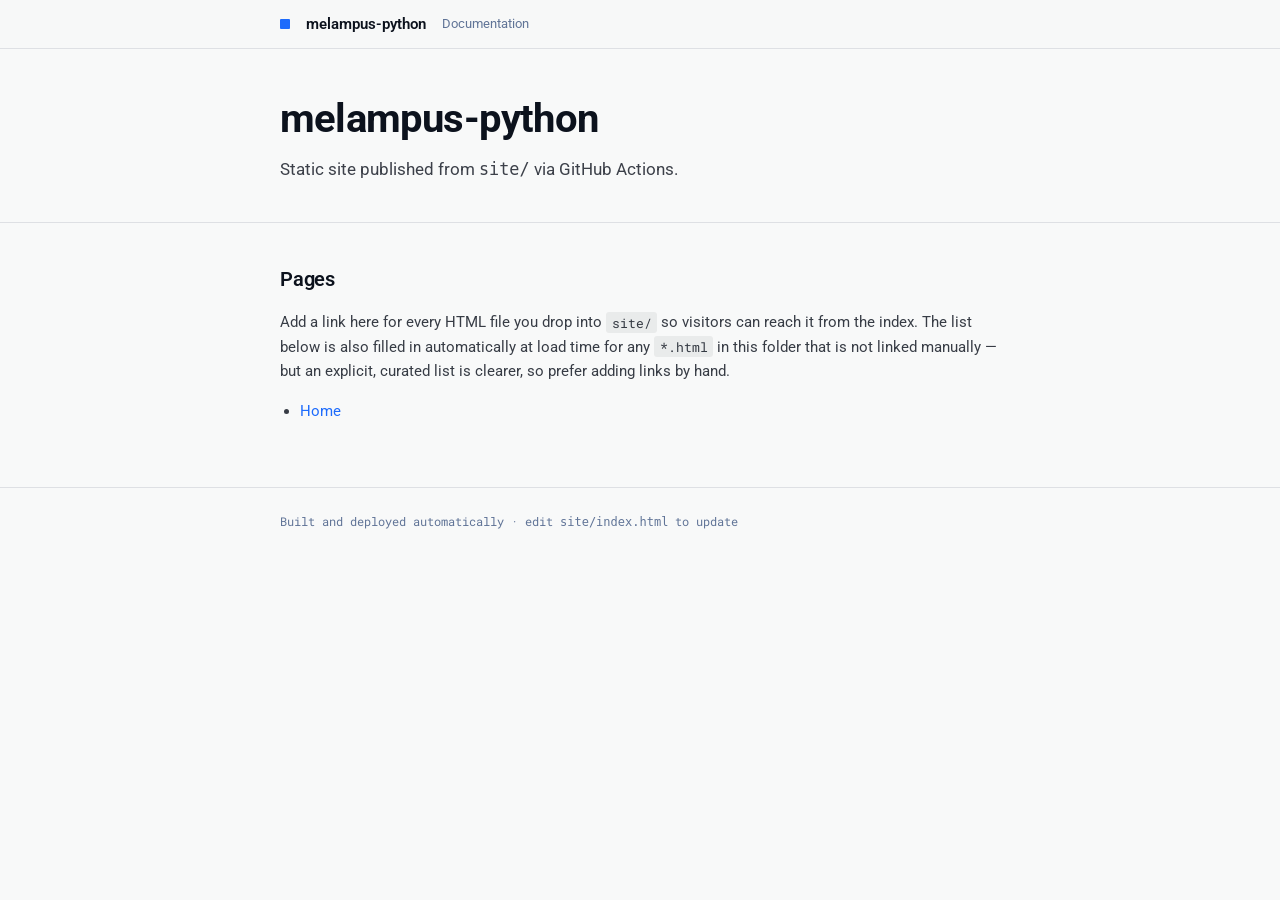
==== site/index.html @ 6c53678e "chore: harden repo to team standard (codeowners, pr template, pages)" ====
<!DOCTYPE html>
<html lang="en">
  <head>
    <meta charset="utf-8" />
    <meta name="viewport" content="width=device-width, initial-scale=1" />
    <title>melampus-python</title>
    <link rel="preconnect" href="https://fonts.googleapis.com" />
    <link rel="preconnect" href="https://fonts.gstatic.com" crossorigin />
    <link
      href="https://fonts.googleapis.com/css2?family=Roboto:wght@400;500;700&family=Roboto+Mono:wght@400;500&display=swap"
      rel="stylesheet"
    />
    <link rel="stylesheet" href="./brand.css" />
    <link rel="stylesheet" href="./site-hub.css" />
  </head>
  <body>
    <header class="site-header">
      <div class="site-header__inner">
        <div class="site-mark" aria-hidden="true"></div>
        <span class="site-title font-head">melampus-python</span>
        <span class="site-kicker">Documentation</span>
      </div>
    </header>

    <section class="hero">
      <div class="hero__inner">
        <h1 class="font-head">melampus-python</h1>
        <p class="hero__lede">
          Static site published from <code>site/</code> via GitHub Actions.
        </p>
      </div>
    </section>

    <main class="guide">
      <h2 class="font-head">Pages</h2>
      <p>
        Add a link here for every HTML file you drop into <code>site/</code> so
        visitors can reach it from the index. The list below is also filled in
        automatically at load time for any <code>*.html</code> in this folder
        that is not linked manually — but an explicit, curated list is clearer,
        so prefer adding links by hand.
      </p>
      <ul id="nav">
        <li><a href="./index.html">Home</a></li>
      </ul>
    </main>

    <footer class="site-footer">
      <div class="site-footer__inner">
        Built and deployed automatically · edit <code>site/index.html</code> to update
      </div>
    </footer>
  </body>
</html>
---- site/brand.css ----
/*
 * OPSWAT brand tokens for GitHub Pages site/ content.
 * Source: https://www.opswat.com/brand/colors · https://www.opswat.com/brand/fonts
 *
 * Typography: Simplon Norm is the brand primary; Roboto is the approved fallback
 * when Simplon is unavailable (e.g. GitHub Pages). Roboto Mono for labels/code.
 *
 * Color usage: reserve Blue 700 for actions and links; do not use action or accent
 * hues for headlines. Accents should stay under ~5% of any layout.
 */

:root {
  /* Neutral */
  --neutral-1200: #0c121d;
  --neutral-1100: #141b27;
  --neutral-1000: #172234;
  --neutral-900: #24324b;
  --neutral-800: #344565;
  --neutral-700: #475b81;
  --neutral-600: #607497;
  --neutral-500: #a9b2c4;
  --neutral-400: #c7ccd5;
  --neutral-300: #dee0e4;
  --neutral-200: #ebecee;
  --neutral-100: #f8f9f9;
  --white: #ffffff;
  --black: #000000;

  /* Blue — action & links */
  --blue-900: #123d8b;
  --blue-800: #1854c3;
  --blue-700: #1d6bfc;
  --blue-600: #357bfc;
  --blue-500: #5690fd;
  --blue-100: #e8f0ff;
  --navy-1000: #0d2654;

  /* Accents — sparing use */
  --teal-900: #018288;
  --teal-100: #e8feff;
  --green-900: #009165;
  --green-100: #dffff5;
  --orange-700: #ff6b00;
  --orange-100: #ffebde;

  /* Semantic aliases (used by page styles) */
  --paper: var(--neutral-100);
  --ink: var(--neutral-1200);
  --mid: var(--neutral-600);
  --line: var(--neutral-300);
  --action: var(--blue-700);
  --action-strong: var(--blue-800);
  --action-soft: var(--blue-100);
  --headline-accent: var(--navy-1000);
  --blue: var(--blue-800);
  --green: var(--green-900);
  --green-text: var(--green-900);
  --orange: var(--orange-700);

  --font-body: Roboto, Arial, sans-serif;
  --font-head: Roboto, Arial, sans-serif;
  --font-mono: "Roboto Mono", ui-monospace, monospace;
}

*,
*::before,
*::after {
  box-sizing: border-box;
}

html,
body {
  margin: 0;
  background: var(--paper);
  color: var(--ink);
  font-family: var(--font-body);
  -webkit-font-smoothing: antialiased;
  line-height: 1.6;
}

.font-head {
  font-family: var(--font-head);
}

.font-mono {
  font-family: var(--font-mono);
}

::selection {
  background: var(--blue-100);
}

a {
  color: inherit;
}
---- site/site-hub.css ----
/* Hub layout for site/index.html — pairs with brand.css (OPSWAT tokens). */

.site-header {
  border-bottom: 1px solid var(--line);
  background: rgba(248, 249, 249, 0.92);
}

.site-header__inner,
.hero__inner,
.guide,
.site-footer__inner {
  max-width: 48rem;
  margin: 0 auto;
  padding-left: 1.5rem;
  padding-right: 1.5rem;
}

.site-header__inner {
  display: flex;
  align-items: center;
  gap: 1rem;
  padding-top: 0.75rem;
  padding-bottom: 0.75rem;
}

.site-mark {
  width: 0.625rem;
  height: 0.625rem;
  background: var(--action);
  border-radius: 1px;
  flex-shrink: 0;
}

.site-title {
  font-size: 0.9375rem;
  font-weight: 600;
}

.site-kicker {
  font-size: 0.8125rem;
  color: var(--mid);
}

.hero {
  border-bottom: 1px solid var(--line);
}

.hero__inner {
  padding-top: 3rem;
  padding-bottom: 2.5rem;
}

.hero h1 {
  margin: 0;
  font-size: clamp(1.75rem, 4vw, 2.5rem);
  line-height: 1.08;
  letter-spacing: -0.02em;
  font-weight: 700;
}

.hero__lede {
  margin: 1rem 0 0;
  font-size: 1.05rem;
  line-height: 1.55;
  color: rgba(12, 18, 29, 0.8);
}

.guide {
  padding-top: 2.5rem;
  padding-bottom: 3rem;
}

.guide h2 {
  margin: 2rem 0 0.75rem;
  font-size: 1.25rem;
  font-weight: 600;
  letter-spacing: -0.01em;
}

.guide h2:first-child {
  margin-top: 0;
}

.guide p,
.guide li {
  color: rgba(12, 18, 29, 0.82);
  font-size: 0.95rem;
}

.guide ul {
  margin: 0 0 1rem;
  padding-left: 1.25rem;
}

.guide li {
  margin-bottom: 0.35rem;
}

.guide a {
  color: var(--action);
  text-decoration: none;
}

.guide a:hover {
  text-decoration: underline;
}

.guide code {
  font-family: var(--font-mono);
  font-size: 0.875em;
  background: rgba(12, 18, 29, 0.06);
  padding: 0.1rem 0.35rem;
  border-radius: 3px;
}

.site-footer {
  border-top: 1px solid var(--line);
  padding: 1.5rem 0 2.5rem;
}

.site-footer__inner {
  font-family: var(--font-mono);
  font-size: 0.75rem;
  color: var(--mid);
}
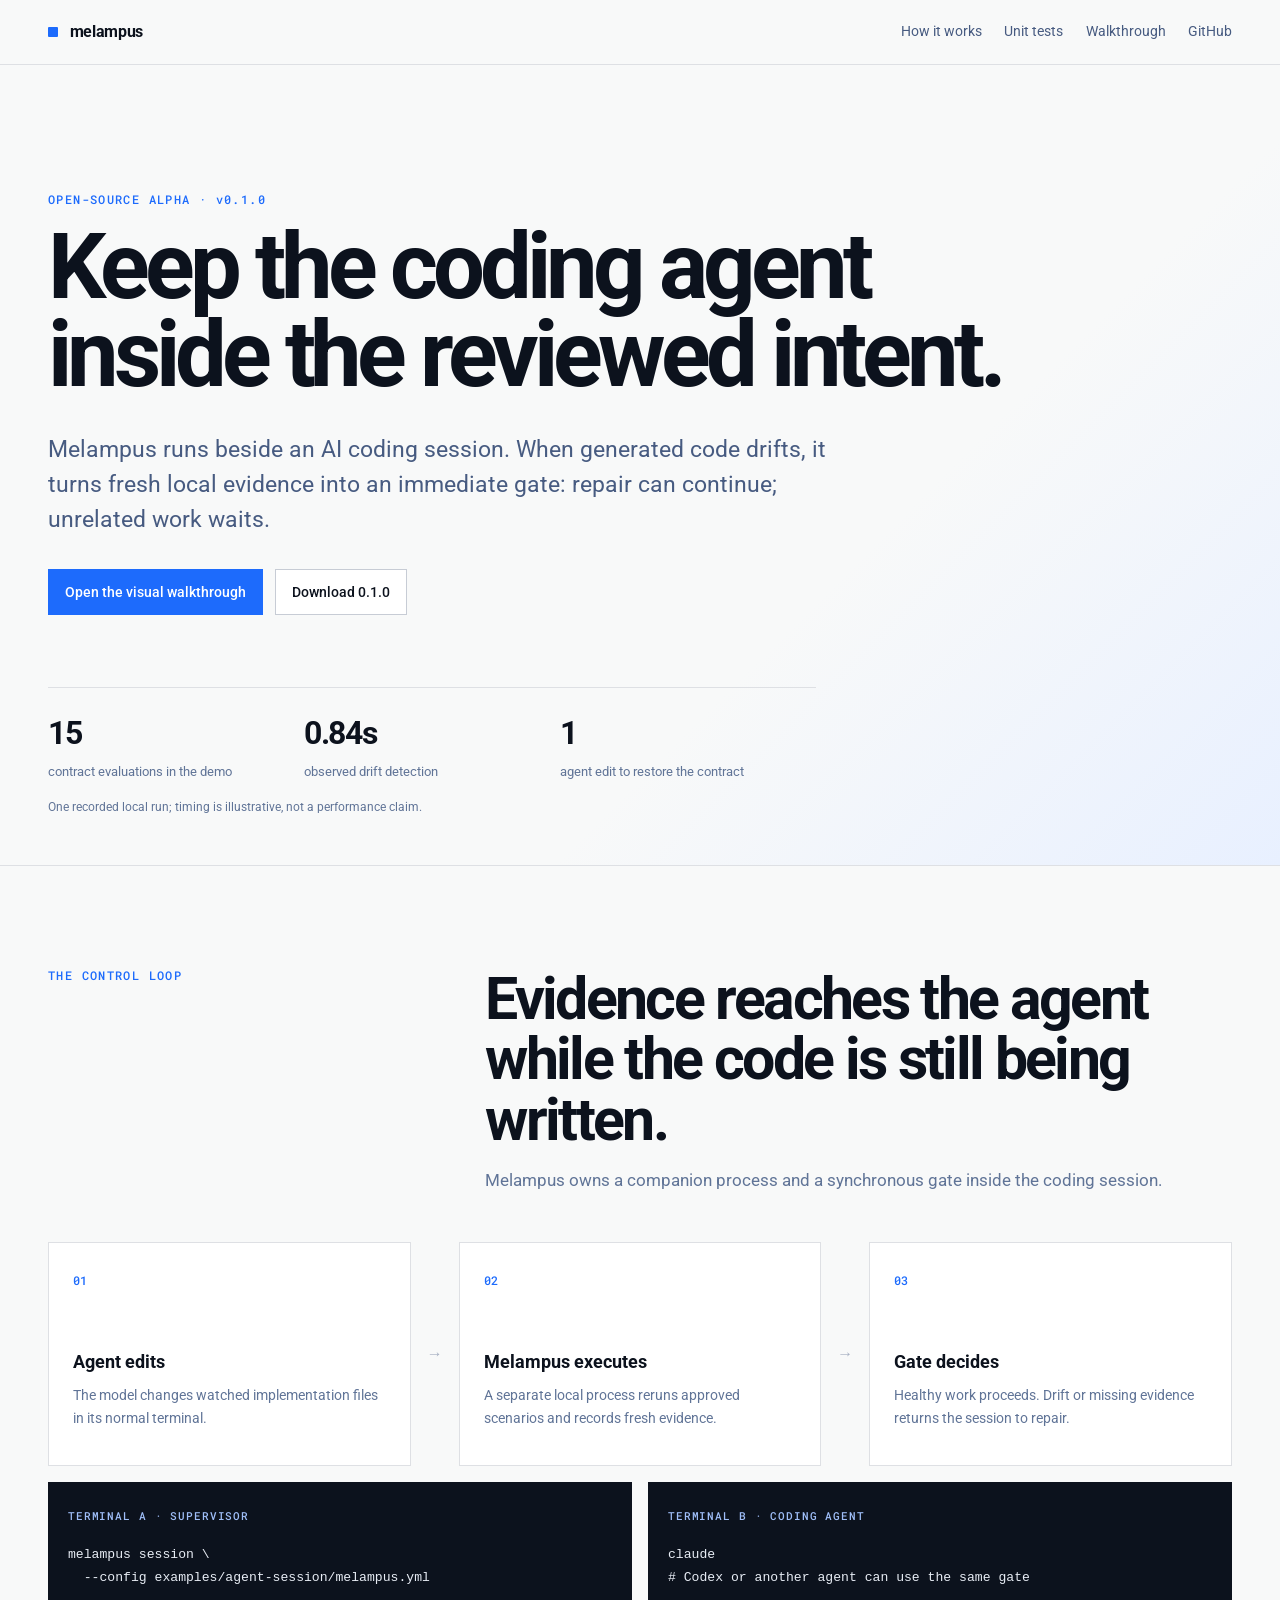
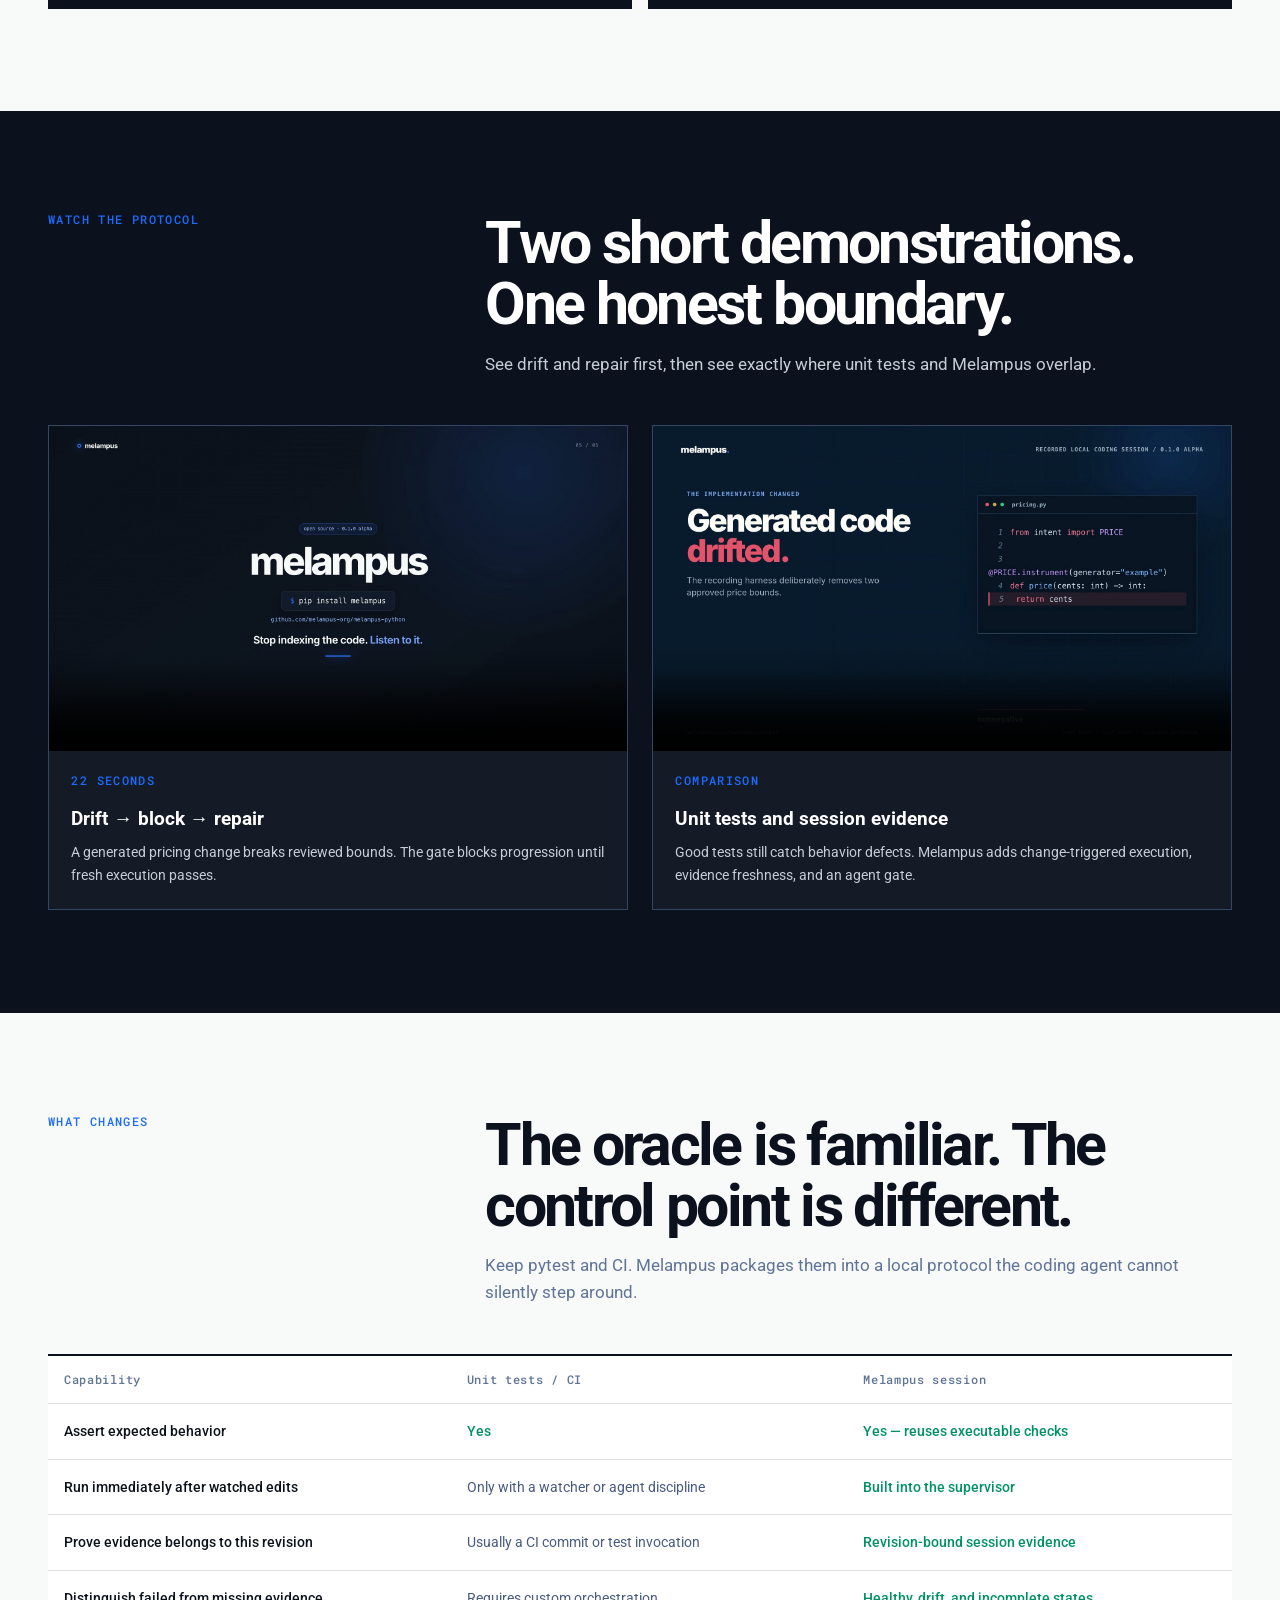
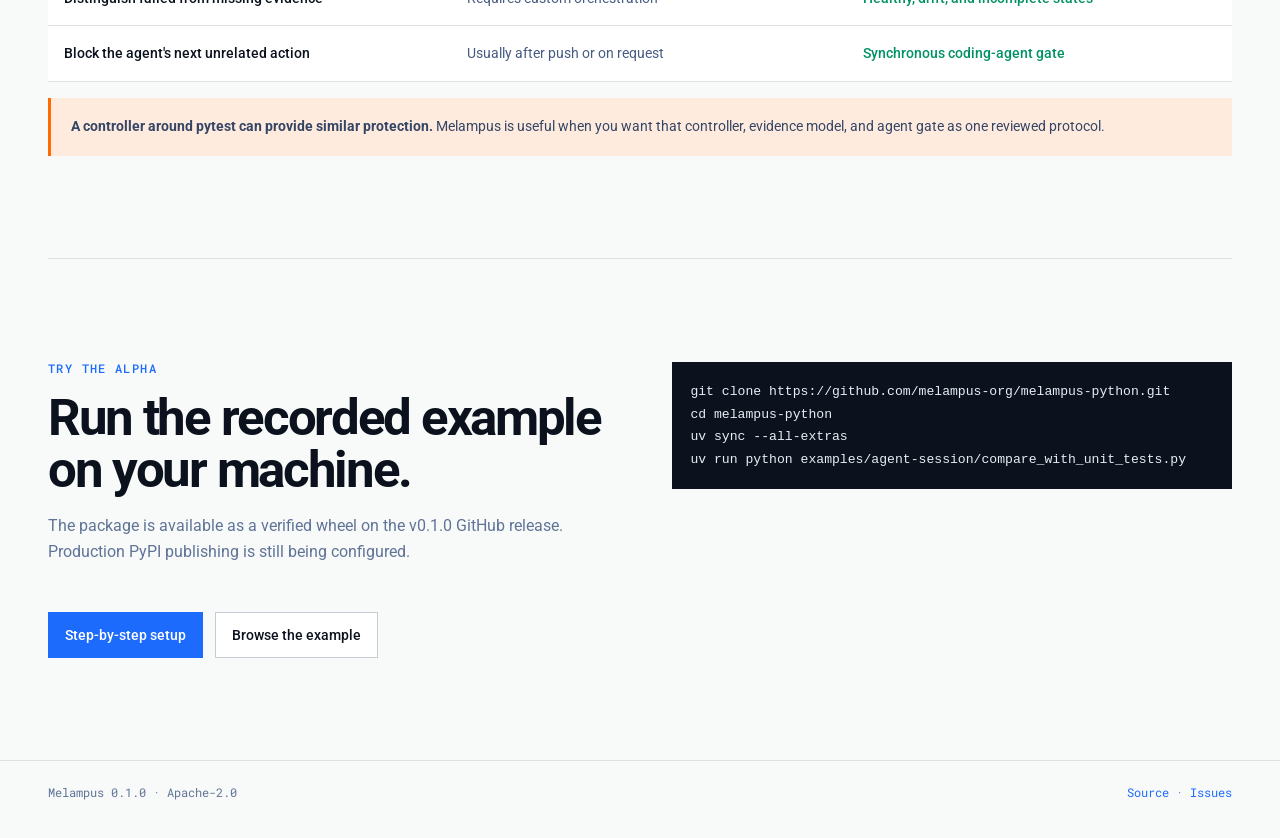
==== commit 0cd3bfe2: "docs: publish 0.1.0 walkthrough and demo videos" ====
--- a/site/index.html
+++ b/site/index.html
@@ -3,51 +3,136 @@
   <head>
     <meta charset="utf-8" />
     <meta name="viewport" content="width=device-width, initial-scale=1" />
-    <title>melampus-python</title>
+    <meta name="description" content="Melampus keeps AI coding sessions aligned with reviewed intent and fresh local execution evidence." />
+    <title>Melampus 0.1.0 — keep coding agents aligned</title>
     <link rel="preconnect" href="https://fonts.googleapis.com" />
     <link rel="preconnect" href="https://fonts.gstatic.com" crossorigin />
-    <link
-      href="https://fonts.googleapis.com/css2?family=Roboto:wght@400;500;700&family=Roboto+Mono:wght@400;500&display=swap"
-      rel="stylesheet"
-    />
+    <link href="https://fonts.googleapis.com/css2?family=Roboto:wght@400;500;700&family=Roboto+Mono:wght@400;500&display=swap" rel="stylesheet" />
     <link rel="stylesheet" href="./brand.css" />
     <link rel="stylesheet" href="./site-hub.css" />
   </head>
   <body>
     <header class="site-header">
       <div class="site-header__inner">
-        <div class="site-mark" aria-hidden="true"></div>
-        <span class="site-title font-head">melampus-python</span>
-        <span class="site-kicker">Documentation</span>
+        <a class="wordmark" href="#top"><span class="site-mark" aria-hidden="true"></span>melampus</a>
+        <nav aria-label="Primary navigation">
+          <a href="#how">How it works</a>
+          <a href="#compare">Unit tests</a>
+          <a href="./walkthrough/">Walkthrough</a>
+          <a href="https://github.com/melampus-org/melampus-python">GitHub</a>
+        </nav>
       </div>
     </header>
 
-    <section class="hero">
-      <div class="hero__inner">
-        <h1 class="font-head">melampus-python</h1>
-        <p class="hero__lede">
-          Static site published from <code>site/</code> via GitHub Actions.
-        </p>
-      </div>
-    </section>
+    <main id="top">
+      <section class="hero">
+        <div class="hero__inner">
+          <p class="eyebrow">OPEN-SOURCE ALPHA · v0.1.0</p>
+          <h1>Keep the coding agent<br />inside the reviewed intent.</h1>
+          <p class="hero__lede">
+            Melampus runs beside an AI coding session. When generated code drifts, it turns
+            fresh local evidence into an immediate gate: repair can continue; unrelated work waits.
+          </p>
+          <div class="hero__actions">
+            <a class="button button--primary" href="./walkthrough/">Open the visual walkthrough</a>
+            <a class="button" href="https://github.com/melampus-org/melampus-python/releases/tag/v0.1.0">Download 0.1.0</a>
+          </div>
+          <dl class="hero__facts">
+            <div><dt>15</dt><dd>contract evaluations in the demo</dd></div>
+            <div><dt>0.84s</dt><dd>observed drift detection</dd></div>
+            <div><dt>1</dt><dd>agent edit to restore the contract</dd></div>
+          </dl>
+          <p class="disclaimer">One recorded local run; timing is illustrative, not a performance claim.</p>
+        </div>
+      </section>
 
-    <main class="guide">
-      <h2 class="font-head">Pages</h2>
-      <p>
-        Add a link here for every HTML file you drop into <code>site/</code> so
-        visitors can reach it from the index. The list below is also filled in
-        automatically at load time for any <code>*.html</code> in this folder
-        that is not linked manually — but an explicit, curated list is clearer,
-        so prefer adding links by hand.
-      </p>
-      <ul id="nav">
-        <li><a href="./index.html">Home</a></li>
-      </ul>
+      <section class="section" id="how">
+        <div class="section-head">
+          <p class="eyebrow">THE CONTROL LOOP</p>
+          <h2>Evidence reaches the agent while the code is still being written.</h2>
+          <p>Melampus owns a companion process and a synchronous gate inside the coding session.</p>
+        </div>
+        <div class="flow" aria-label="Coding agent control loop">
+          <article><span>01</span><h3>Agent edits</h3><p>The model changes watched implementation files in its normal terminal.</p></article>
+          <div class="flow__arrow" aria-hidden="true">→</div>
+          <article><span>02</span><h3>Melampus executes</h3><p>A separate local process reruns approved scenarios and records fresh evidence.</p></article>
+          <div class="flow__arrow" aria-hidden="true">→</div>
+          <article><span>03</span><h3>Gate decides</h3><p>Healthy work proceeds. Drift or missing evidence returns the session to repair.</p></article>
+        </div>
+        <div class="terminal-pair">
+          <div><span>TERMINAL A · SUPERVISOR</span><pre><code>melampus session \
+  --config examples/agent-session/melampus.yml</code></pre></div>
+          <div><span>TERMINAL B · CODING AGENT</span><pre><code>claude
+# Codex or another agent can use the same gate</code></pre></div>
+        </div>
+      </section>
+
+      <section class="section section--ink" id="videos">
+        <div class="section-head">
+          <p class="eyebrow">WATCH THE PROTOCOL</p>
+          <h2>Two short demonstrations. One honest boundary.</h2>
+          <p>See drift and repair first, then see exactly where unit tests and Melampus overlap.</p>
+        </div>
+        <div class="video-grid">
+          <article class="video-card">
+            <video controls preload="metadata" poster="./media/agent-session-demo.jpg">
+              <source src="./media/agent-session-demo.mp4" type="video/mp4" />
+              Your browser does not support MP4 video.
+            </video>
+            <div><p class="eyebrow">22 SECONDS</p><h3>Drift → block → repair</h3><p>A generated pricing change breaks reviewed bounds. The gate blocks progression until fresh execution passes.</p></div>
+          </article>
+          <article class="video-card">
+            <video controls preload="metadata" poster="./media/unit-test-comparison.jpg">
+              <source src="./media/unit-test-comparison.mp4" type="video/mp4" />
+              Your browser does not support MP4 video.
+            </video>
+            <div><p class="eyebrow">COMPARISON</p><h3>Unit tests and session evidence</h3><p>Good tests still catch behavior defects. Melampus adds change-triggered execution, evidence freshness, and an agent gate.</p></div>
+          </article>
+        </div>
+      </section>
+
+      <section class="section" id="compare">
+        <div class="section-head">
+          <p class="eyebrow">WHAT CHANGES</p>
+          <h2>The oracle is familiar. The control point is different.</h2>
+          <p>Keep pytest and CI. Melampus packages them into a local protocol the coding agent cannot silently step around.</p>
+        </div>
+        <div class="table-wrap">
+          <table>
+            <thead><tr><th>Capability</th><th>Unit tests / CI</th><th>Melampus session</th></tr></thead>
+            <tbody>
+              <tr><th>Assert expected behavior</th><td class="yes">Yes</td><td class="yes">Yes — reuses executable checks</td></tr>
+              <tr><th>Run immediately after watched edits</th><td>Only with a watcher or agent discipline</td><td class="yes">Built into the supervisor</td></tr>
+              <tr><th>Prove evidence belongs to this revision</th><td>Usually a CI commit or test invocation</td><td class="yes">Revision-bound session evidence</td></tr>
+              <tr><th>Distinguish failed from missing evidence</th><td>Requires custom orchestration</td><td class="yes">Healthy, drift, and incomplete states</td></tr>
+              <tr><th>Block the agent's next unrelated action</th><td>Usually after push or on request</td><td class="yes">Synchronous coding-agent gate</td></tr>
+            </tbody>
+          </table>
+        </div>
+        <aside class="truth-note"><strong>A controller around pytest can provide similar protection.</strong> Melampus is useful when you want that controller, evidence model, and agent gate as one reviewed protocol.</aside>
+      </section>
+
+      <section class="section section--cta" id="try">
+        <div>
+          <p class="eyebrow">TRY THE ALPHA</p>
+          <h2>Run the recorded example on your machine.</h2>
+          <p>The package is available as a verified wheel on the v0.1.0 GitHub release. Production PyPI publishing is still being configured.</p>
+        </div>
+        <pre><code>git clone https://github.com/melampus-org/melampus-python.git
+cd melampus-python
+uv sync --all-extras
+uv run python examples/agent-session/compare_with_unit_tests.py</code></pre>
+        <div class="hero__actions">
+          <a class="button button--primary" href="./walkthrough/#try">Step-by-step setup</a>
+          <a class="button" href="https://github.com/melampus-org/melampus-python/tree/main/examples/agent-session">Browse the example</a>
+        </div>
+      </section>
     </main>
 
     <footer class="site-footer">
       <div class="site-footer__inner">
-        Built and deployed automatically · edit <code>site/index.html</code> to update
+        <span>Melampus 0.1.0 · Apache-2.0</span>
+        <span><a href="https://github.com/melampus-org/melampus-python">Source</a> · <a href="https://github.com/melampus-org/melampus-python/issues">Issues</a></span>
       </div>
     </footer>
   </body>
--- a/site/site-hub.css
+++ b/site/site-hub.css
@@ -1,125 +1,85 @@
-/* Hub layout for site/index.html — pairs with brand.css (OPSWAT tokens). */
+:root { --max: 74rem; }
+html { scroll-behavior: smooth; }
+body { background: #f8f9f9; }
 
-.site-header {
-  border-bottom: 1px solid var(--line);
-  background: rgba(248, 249, 249, 0.92);
+.site-header { position: sticky; top: 0; z-index: 10; border-bottom: 1px solid var(--line); background: rgba(248, 249, 249, 0.94); backdrop-filter: blur(12px); }
+.site-header__inner, .hero__inner, .section, .site-footer__inner { width: min(var(--max), calc(100% - 3rem)); margin: 0 auto; }
+.site-header__inner { min-height: 4rem; display: flex; align-items: center; justify-content: space-between; gap: 2rem; }
+.wordmark { display: flex; align-items: center; gap: .7rem; font-weight: 700; text-decoration: none; letter-spacing: -.02em; }
+.site-mark { width: .65rem; height: .65rem; background: var(--action); border-radius: 1px; }
+nav { display: flex; gap: 1.4rem; font-size: .85rem; }
+nav a { color: var(--neutral-700); text-decoration: none; }
+nav a:hover { color: var(--action); }
+
+.hero { border-bottom: 1px solid var(--line); background: linear-gradient(135deg, #f8f9f9 65%, #e8f0ff); }
+.hero__inner { padding: clamp(5rem, 10vw, 8rem) 0 3rem; }
+.eyebrow { margin: 0 0 1rem; color: var(--action); font: 500 .72rem/1.2 var(--font-mono); letter-spacing: .12em; }
+.hero h1 { max-width: 62rem; margin: 0; font-size: clamp(3rem, 7.2vw, 6.3rem); line-height: .96; letter-spacing: -.055em; font-weight: 700; color: var(--neutral-1200); }
+.hero__lede { max-width: 49rem; margin: 2rem 0 0; font-size: clamp(1.1rem, 2vw, 1.42rem); line-height: 1.55; color: var(--neutral-700); }
+.hero__actions { display: flex; flex-wrap: wrap; gap: .75rem; margin-top: 2rem; }
+.button { display: inline-flex; align-items: center; min-height: 2.8rem; padding: .65rem 1rem; border: 1px solid var(--neutral-400); background: #fff; color: var(--neutral-1200); text-decoration: none; font-size: .9rem; font-weight: 500; }
+.button:hover { border-color: var(--action); color: var(--action); }
+.button--primary { border-color: var(--action); background: var(--action); color: #fff; }
+.button--primary:hover { background: var(--action-strong); color: #fff; }
+.hero__facts { display: grid; grid-template-columns: repeat(3, minmax(0, 1fr)); max-width: 48rem; margin: 4.5rem 0 0; border-top: 1px solid var(--line); }
+.hero__facts div { padding: 1.25rem 1rem 0 0; }
+.hero__facts dt { font-size: 2rem; font-weight: 700; letter-spacing: -.04em; }
+.hero__facts dd { margin: .15rem 0 0; color: var(--neutral-600); font-size: .8rem; }
+.disclaimer { margin: 1rem 0 0; color: var(--neutral-600); font-size: .75rem; }
+
+.section { padding-top: clamp(4.5rem, 8vw, 7rem); padding-bottom: clamp(4.5rem, 8vw, 7rem); }
+.section-head { display: grid; grid-template-columns: 1fr 2fr; gap: 1rem 4rem; margin-bottom: 3rem; }
+.section-head .eyebrow { grid-row: 1 / span 2; }
+.section h2 { max-width: 49rem; margin: 0; font-size: clamp(2rem, 4.6vw, 4rem); line-height: 1.03; letter-spacing: -.045em; }
+.section-head > p:last-child { max-width: 46rem; margin: 0; color: var(--neutral-600); font-size: 1.05rem; }
+
+.flow { display: grid; grid-template-columns: 1fr auto 1fr auto 1fr; gap: 1rem; align-items: stretch; }
+.flow article { min-height: 14rem; padding: 1.5rem; border: 1px solid var(--line); background: #fff; }
+.flow article > span { color: var(--action); font: 500 .72rem var(--font-mono); }
+.flow h3 { margin: 3.4rem 0 .5rem; font-size: 1.15rem; }
+.flow p { margin: 0; color: var(--neutral-600); font-size: .9rem; }
+.flow__arrow { align-self: center; color: var(--neutral-500); }
+.terminal-pair { display: grid; grid-template-columns: 1fr 1fr; gap: 1rem; margin-top: 1rem; }
+.terminal-pair > div { padding: 1.25rem; background: var(--neutral-1200); color: #fff; }
+.terminal-pair span { color: #9fbef8; font: 500 .68rem var(--font-mono); letter-spacing: .08em; }
+pre { margin: 1rem 0 0; padding: 1.15rem; overflow: auto; background: var(--neutral-1200); color: #e8edf5; font: .82rem/1.65 var(--font-mono); }
+.terminal-pair pre { padding: 0; }
+
+.section--ink { width: 100%; max-width: none; padding-left: max(1.5rem, calc((100% - var(--max)) / 2)); padding-right: max(1.5rem, calc((100% - var(--max)) / 2)); background: var(--neutral-1200); color: #fff; }
+.section--ink .section-head > p:last-child { color: var(--neutral-400); }
+.video-grid { display: grid; grid-template-columns: 1fr 1fr; gap: 1.5rem; }
+.video-card { overflow: hidden; border: 1px solid var(--neutral-800); background: var(--neutral-1100); }
+.video-card video { display: block; width: 100%; aspect-ratio: 16 / 9; background: #000; object-fit: cover; }
+.video-card > div { padding: 1.4rem; }
+.video-card h3 { margin: 0 0 .4rem; font-size: 1.2rem; }
+.video-card p:last-child { margin: 0; color: var(--neutral-400); font-size: .9rem; }
+
+.table-wrap { overflow-x: auto; border-top: 2px solid var(--neutral-1200); }
+table { width: 100%; border-collapse: collapse; background: #fff; }
+th, td { padding: 1rem; border-bottom: 1px solid var(--line); text-align: left; vertical-align: top; font-size: .88rem; }
+thead th { color: var(--neutral-600); font: 500 .72rem var(--font-mono); letter-spacing: .06em; }
+tbody th { width: 34%; font-weight: 500; }
+td { color: var(--neutral-700); }
+.yes { color: var(--green-text); font-weight: 500; }
+.truth-note { margin-top: 1rem; padding: 1.1rem 1.25rem; border-left: 3px solid var(--orange); background: var(--orange-100); color: var(--neutral-800); font-size: .9rem; }
+
+.section--cta { display: grid; grid-template-columns: 1fr 1fr; gap: 2rem 4rem; border-top: 1px solid var(--line); }
+.section--cta h2 { font-size: clamp(2rem, 4vw, 3.4rem); }
+.section--cta p:not(.eyebrow) { color: var(--neutral-600); }
+.section--cta pre { margin: 0; align-self: start; }
+.section--cta .hero__actions { grid-column: 1 / -1; margin: 0; }
+.site-footer { border-top: 1px solid var(--line); }
+.site-footer__inner { display: flex; justify-content: space-between; gap: 1rem; padding-top: 1.5rem; padding-bottom: 2.5rem; color: var(--neutral-600); font: .74rem var(--font-mono); }
+.site-footer a { color: var(--action); text-decoration: none; }
+
+@media (max-width: 760px) {
+  nav a:not(:last-child) { display: none; }
+  .hero__inner { padding-top: 4rem; }
+  .hero__facts, .section-head, .terminal-pair, .video-grid, .section--cta { grid-template-columns: 1fr; }
+  .section-head .eyebrow { grid-row: auto; }
+  .flow { grid-template-columns: 1fr; }
+  .flow__arrow { transform: rotate(90deg); justify-self: center; }
+  .section--cta .hero__actions { grid-column: auto; }
+  .site-footer__inner { flex-direction: column; }
 }
-
-.site-header__inner,
-.hero__inner,
-.guide,
-.site-footer__inner {
-  max-width: 48rem;
-  margin: 0 auto;
-  padding-left: 1.5rem;
-  padding-right: 1.5rem;
-}
-
-.site-header__inner {
-  display: flex;
-  align-items: center;
-  gap: 1rem;
-  padding-top: 0.75rem;
-  padding-bottom: 0.75rem;
-}
-
-.site-mark {
-  width: 0.625rem;
-  height: 0.625rem;
-  background: var(--action);
-  border-radius: 1px;
-  flex-shrink: 0;
-}
-
-.site-title {
-  font-size: 0.9375rem;
-  font-weight: 600;
-}
-
-.site-kicker {
-  font-size: 0.8125rem;
-  color: var(--mid);
-}
-
-.hero {
-  border-bottom: 1px solid var(--line);
-}
-
-.hero__inner {
-  padding-top: 3rem;
-  padding-bottom: 2.5rem;
-}
-
-.hero h1 {
-  margin: 0;
-  font-size: clamp(1.75rem, 4vw, 2.5rem);
-  line-height: 1.08;
-  letter-spacing: -0.02em;
-  font-weight: 700;
-}
-
-.hero__lede {
-  margin: 1rem 0 0;
-  font-size: 1.05rem;
-  line-height: 1.55;
-  color: rgba(12, 18, 29, 0.8);
-}
-
-.guide {
-  padding-top: 2.5rem;
-  padding-bottom: 3rem;
-}
-
-.guide h2 {
-  margin: 2rem 0 0.75rem;
-  font-size: 1.25rem;
-  font-weight: 600;
-  letter-spacing: -0.01em;
-}
-
-.guide h2:first-child {
-  margin-top: 0;
-}
-
-.guide p,
-.guide li {
-  color: rgba(12, 18, 29, 0.82);
-  font-size: 0.95rem;
-}
-
-.guide ul {
-  margin: 0 0 1rem;
-  padding-left: 1.25rem;
-}
-
-.guide li {
-  margin-bottom: 0.35rem;
-}
-
-.guide a {
-  color: var(--action);
-  text-decoration: none;
-}
-
-.guide a:hover {
-  text-decoration: underline;
-}
-
-.guide code {
-  font-family: var(--font-mono);
-  font-size: 0.875em;
-  background: rgba(12, 18, 29, 0.06);
-  padding: 0.1rem 0.35rem;
-  border-radius: 3px;
-}
-
-.site-footer {
-  border-top: 1px solid var(--line);
-  padding: 1.5rem 0 2.5rem;
-}
-
-.site-footer__inner {
-  font-family: var(--font-mono);
-  font-size: 0.75rem;
-  color: var(--mid);
-}
+@media (prefers-reduced-motion: reduce) { html { scroll-behavior: auto; } }
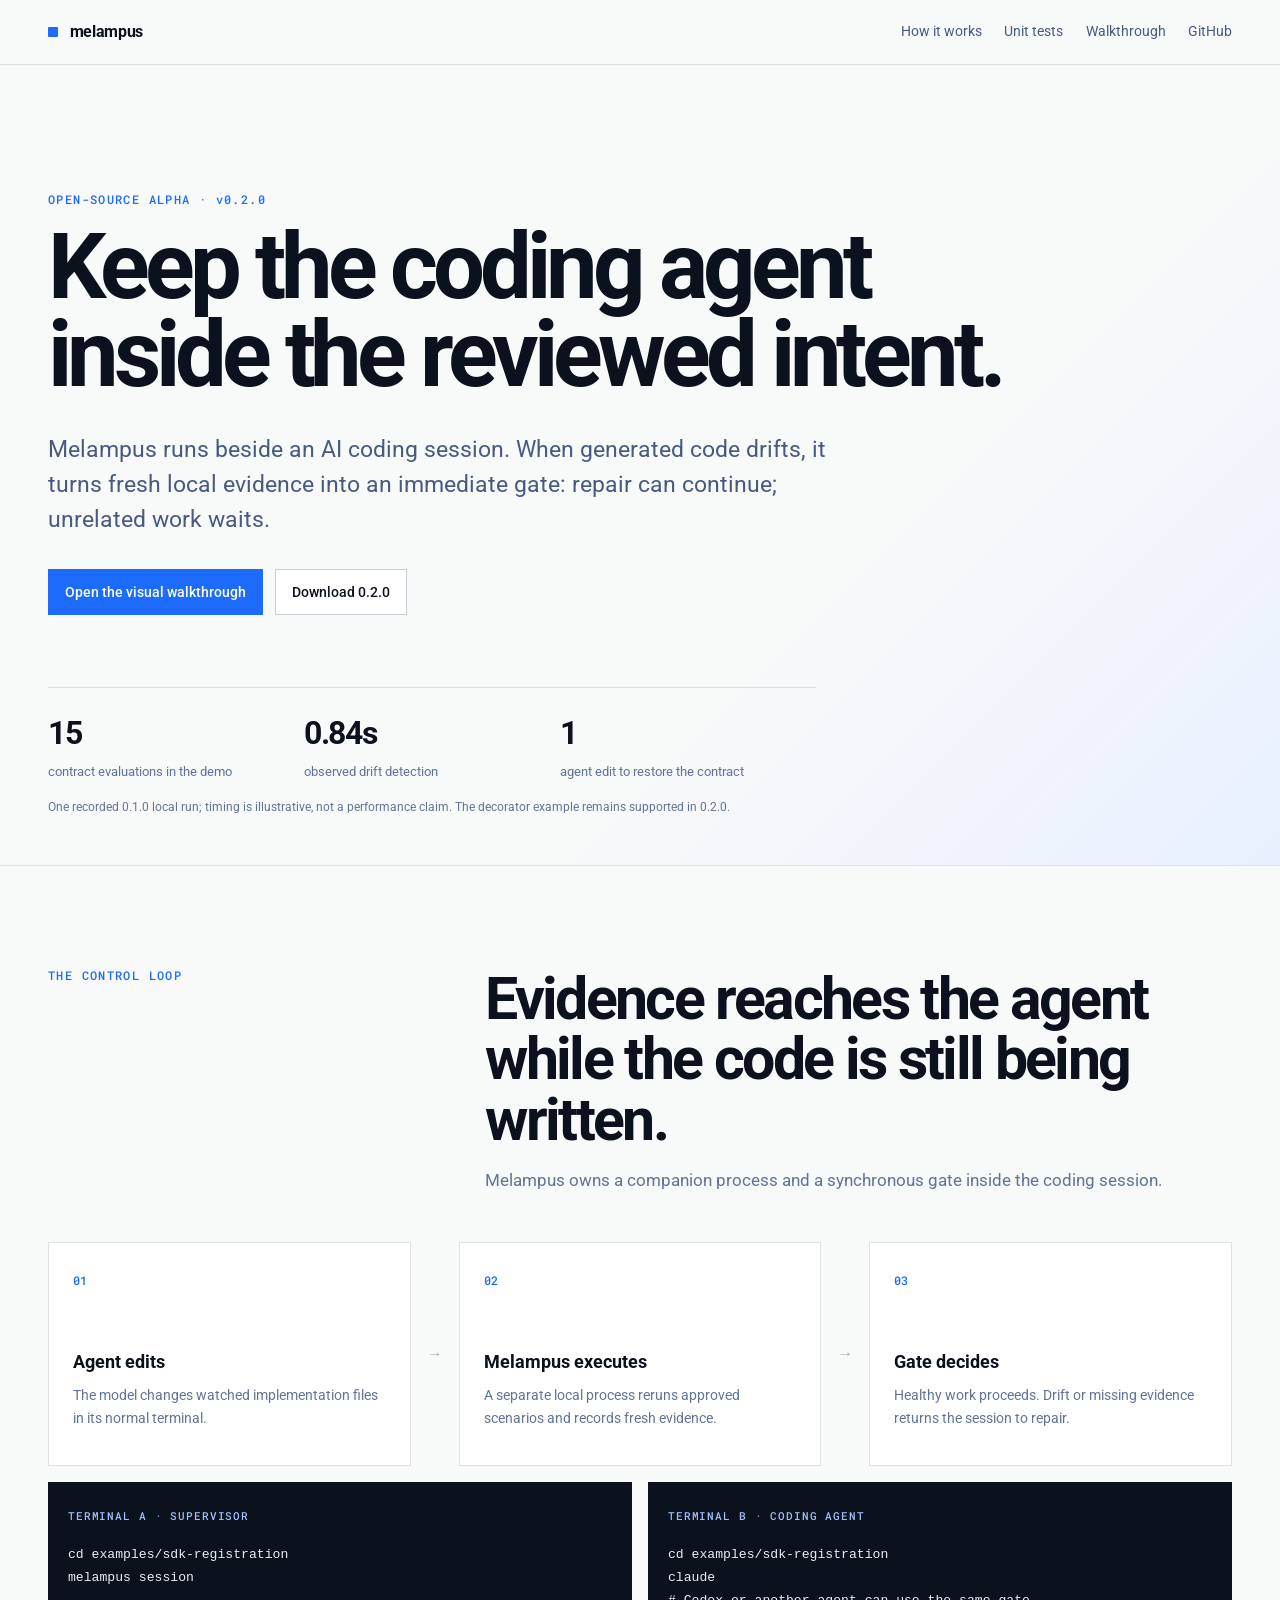
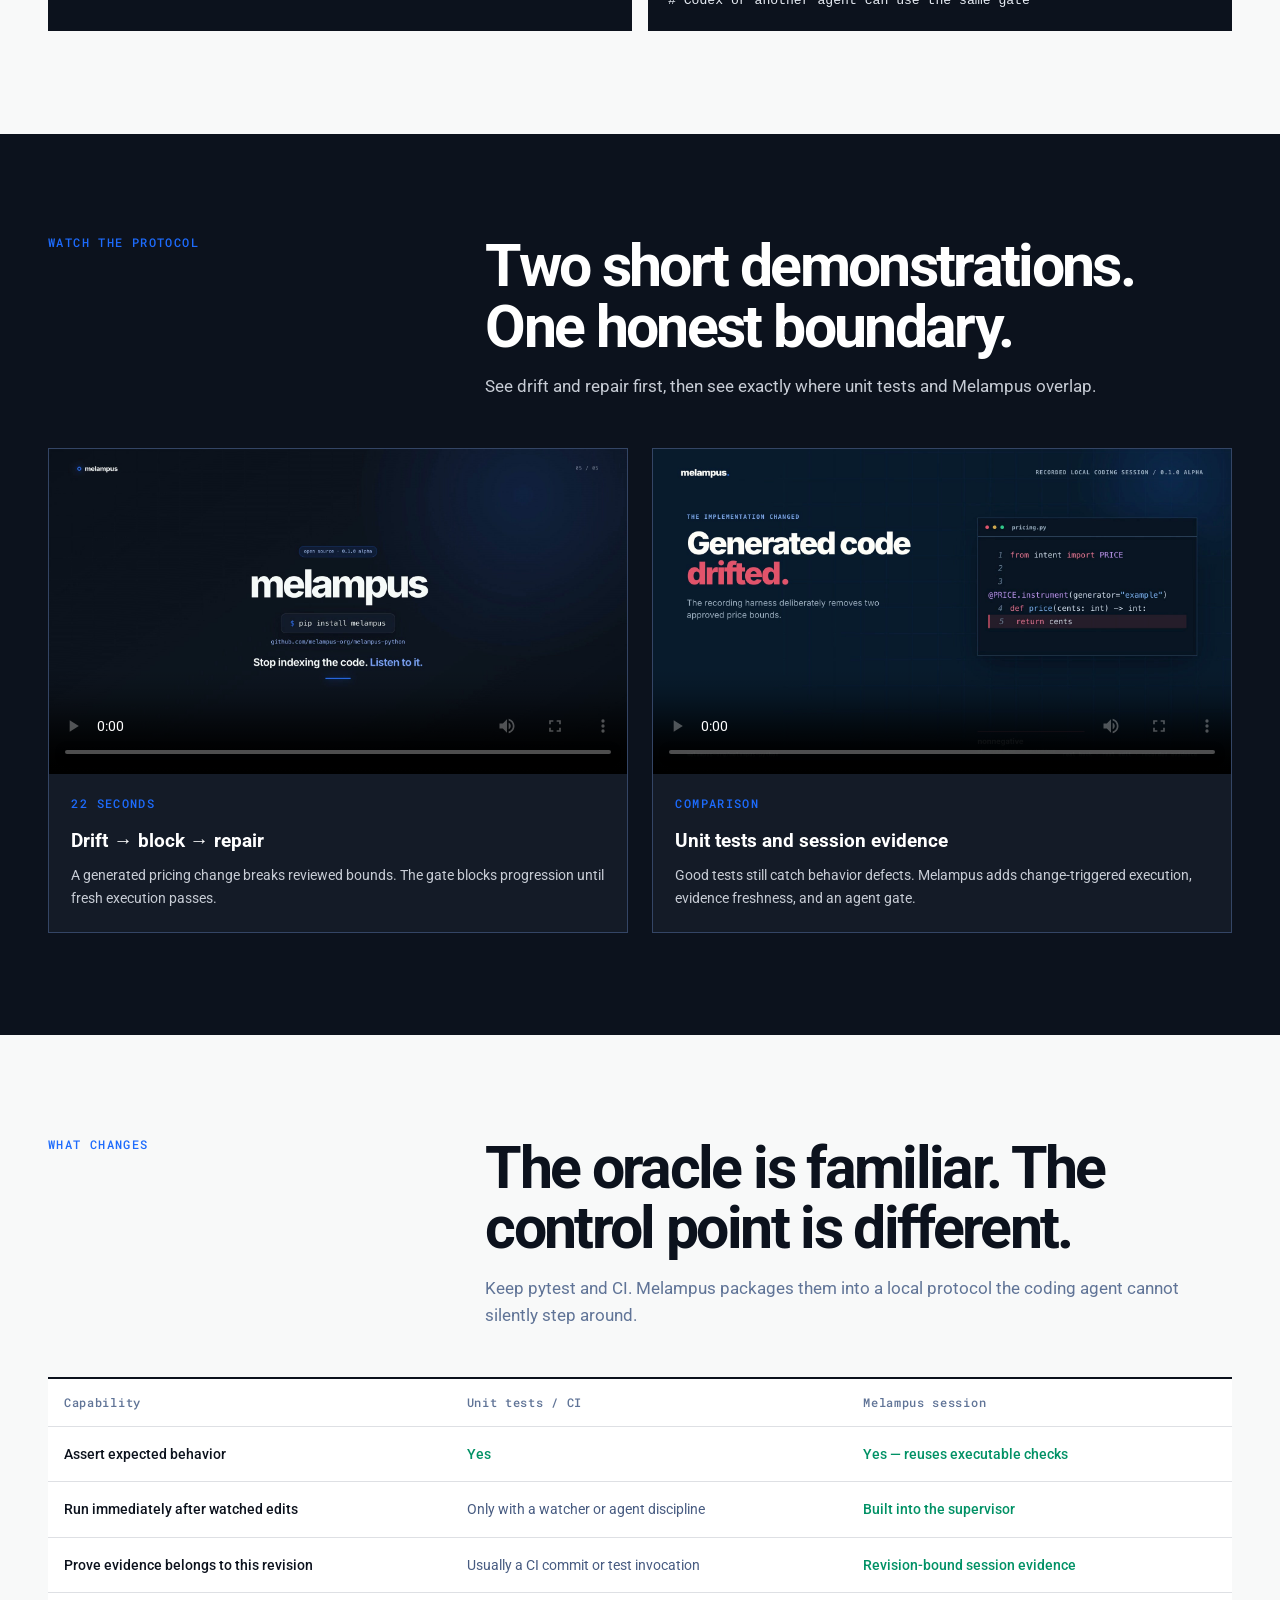
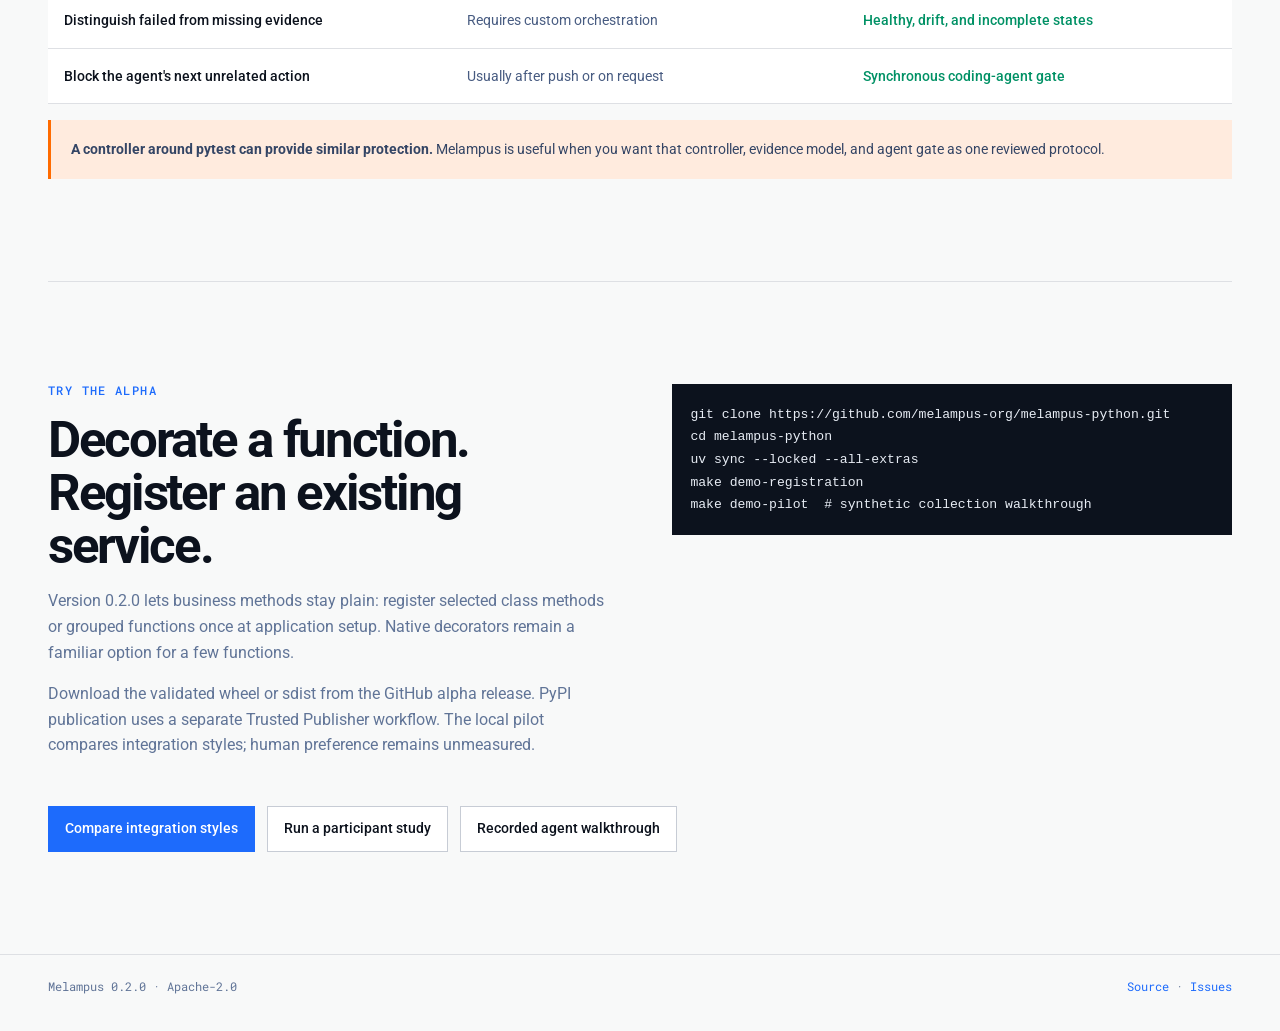
==== commit 13fdc592: "docs: update public site for 0.2.0 onboarding" ====
--- a/site/index.html
+++ b/site/index.html
@@ -4,7 +4,7 @@
     <meta charset="utf-8" />
     <meta name="viewport" content="width=device-width, initial-scale=1" />
     <meta name="description" content="Melampus keeps AI coding sessions aligned with reviewed intent and fresh local execution evidence." />
-    <title>Melampus 0.1.0 — keep coding agents aligned</title>
+    <title>Melampus 0.2.0 — keep coding agents aligned</title>
     <link rel="preconnect" href="https://fonts.googleapis.com" />
     <link rel="preconnect" href="https://fonts.gstatic.com" crossorigin />
     <link href="https://fonts.googleapis.com/css2?family=Roboto:wght@400;500;700&family=Roboto+Mono:wght@400;500&display=swap" rel="stylesheet" />
@@ -27,7 +27,7 @@
     <main id="top">
       <section class="hero">
         <div class="hero__inner">
-          <p class="eyebrow">OPEN-SOURCE ALPHA · v0.1.0</p>
+          <p class="eyebrow">OPEN-SOURCE ALPHA · v0.2.0</p>
           <h1>Keep the coding agent<br />inside the reviewed intent.</h1>
           <p class="hero__lede">
             Melampus runs beside an AI coding session. When generated code drifts, it turns
@@ -35,14 +35,14 @@
           </p>
           <div class="hero__actions">
             <a class="button button--primary" href="./walkthrough/">Open the visual walkthrough</a>
-            <a class="button" href="https://github.com/melampus-org/melampus-python/releases/tag/v0.1.0">Download 0.1.0</a>
+            <a class="button" href="https://github.com/melampus-org/melampus-python/releases/tag/v0.2.0">Download 0.2.0</a>
           </div>
           <dl class="hero__facts">
             <div><dt>15</dt><dd>contract evaluations in the demo</dd></div>
             <div><dt>0.84s</dt><dd>observed drift detection</dd></div>
             <div><dt>1</dt><dd>agent edit to restore the contract</dd></div>
           </dl>
-          <p class="disclaimer">One recorded local run; timing is illustrative, not a performance claim.</p>
+          <p class="disclaimer">One recorded 0.1.0 local run; timing is illustrative, not a performance claim. The decorator example remains supported in 0.2.0.</p>
         </div>
       </section>
 
@@ -60,9 +60,10 @@
           <article><span>03</span><h3>Gate decides</h3><p>Healthy work proceeds. Drift or missing evidence returns the session to repair.</p></article>
         </div>
         <div class="terminal-pair">
-          <div><span>TERMINAL A · SUPERVISOR</span><pre><code>melampus session \
-  --config examples/agent-session/melampus.yml</code></pre></div>
-          <div><span>TERMINAL B · CODING AGENT</span><pre><code>claude
+          <div><span>TERMINAL A · SUPERVISOR</span><pre><code>cd examples/sdk-registration
+melampus session</code></pre></div>
+          <div><span>TERMINAL B · CODING AGENT</span><pre><code>cd examples/sdk-registration
+claude
 # Codex or another agent can use the same gate</code></pre></div>
         </div>
       </section>
@@ -115,23 +116,26 @@
       <section class="section section--cta" id="try">
         <div>
           <p class="eyebrow">TRY THE ALPHA</p>
-          <h2>Run the recorded example on your machine.</h2>
-          <p>The package is available as a verified wheel on the v0.1.0 GitHub release. Production PyPI publishing is still being configured.</p>
+          <h2>Decorate a function. Register an existing service.</h2>
+          <p>Version 0.2.0 lets business methods stay plain: register selected class methods or grouped functions once at application setup. Native decorators remain a familiar option for a few functions.</p>
+          <p>Download the validated wheel or sdist from the GitHub alpha release. PyPI publication uses a separate Trusted Publisher workflow. The local pilot compares integration styles; human preference remains unmeasured.</p>
         </div>
         <pre><code>git clone https://github.com/melampus-org/melampus-python.git
 cd melampus-python
-uv sync --all-extras
-uv run python examples/agent-session/compare_with_unit_tests.py</code></pre>
+uv sync --locked --all-extras
+make demo-registration
+make demo-pilot  # synthetic collection walkthrough</code></pre>
         <div class="hero__actions">
-          <a class="button button--primary" href="./walkthrough/#try">Step-by-step setup</a>
-          <a class="button" href="https://github.com/melampus-org/melampus-python/tree/main/examples/agent-session">Browse the example</a>
+          <a class="button button--primary" href="https://github.com/melampus-org/melampus-python/tree/main/examples/sdk-registration">Compare integration styles</a>
+          <a class="button" href="https://github.com/melampus-org/melampus-python/tree/main/examples/pilot_study">Run a participant study</a>
+          <a class="button" href="./walkthrough/#try">Recorded agent walkthrough</a>
         </div>
       </section>
     </main>
 
     <footer class="site-footer">
       <div class="site-footer__inner">
-        <span>Melampus 0.1.0 · Apache-2.0</span>
+        <span>Melampus 0.2.0 · Apache-2.0</span>
         <span><a href="https://github.com/melampus-org/melampus-python">Source</a> · <a href="https://github.com/melampus-org/melampus-python/issues">Issues</a></span>
       </div>
     </footer>
